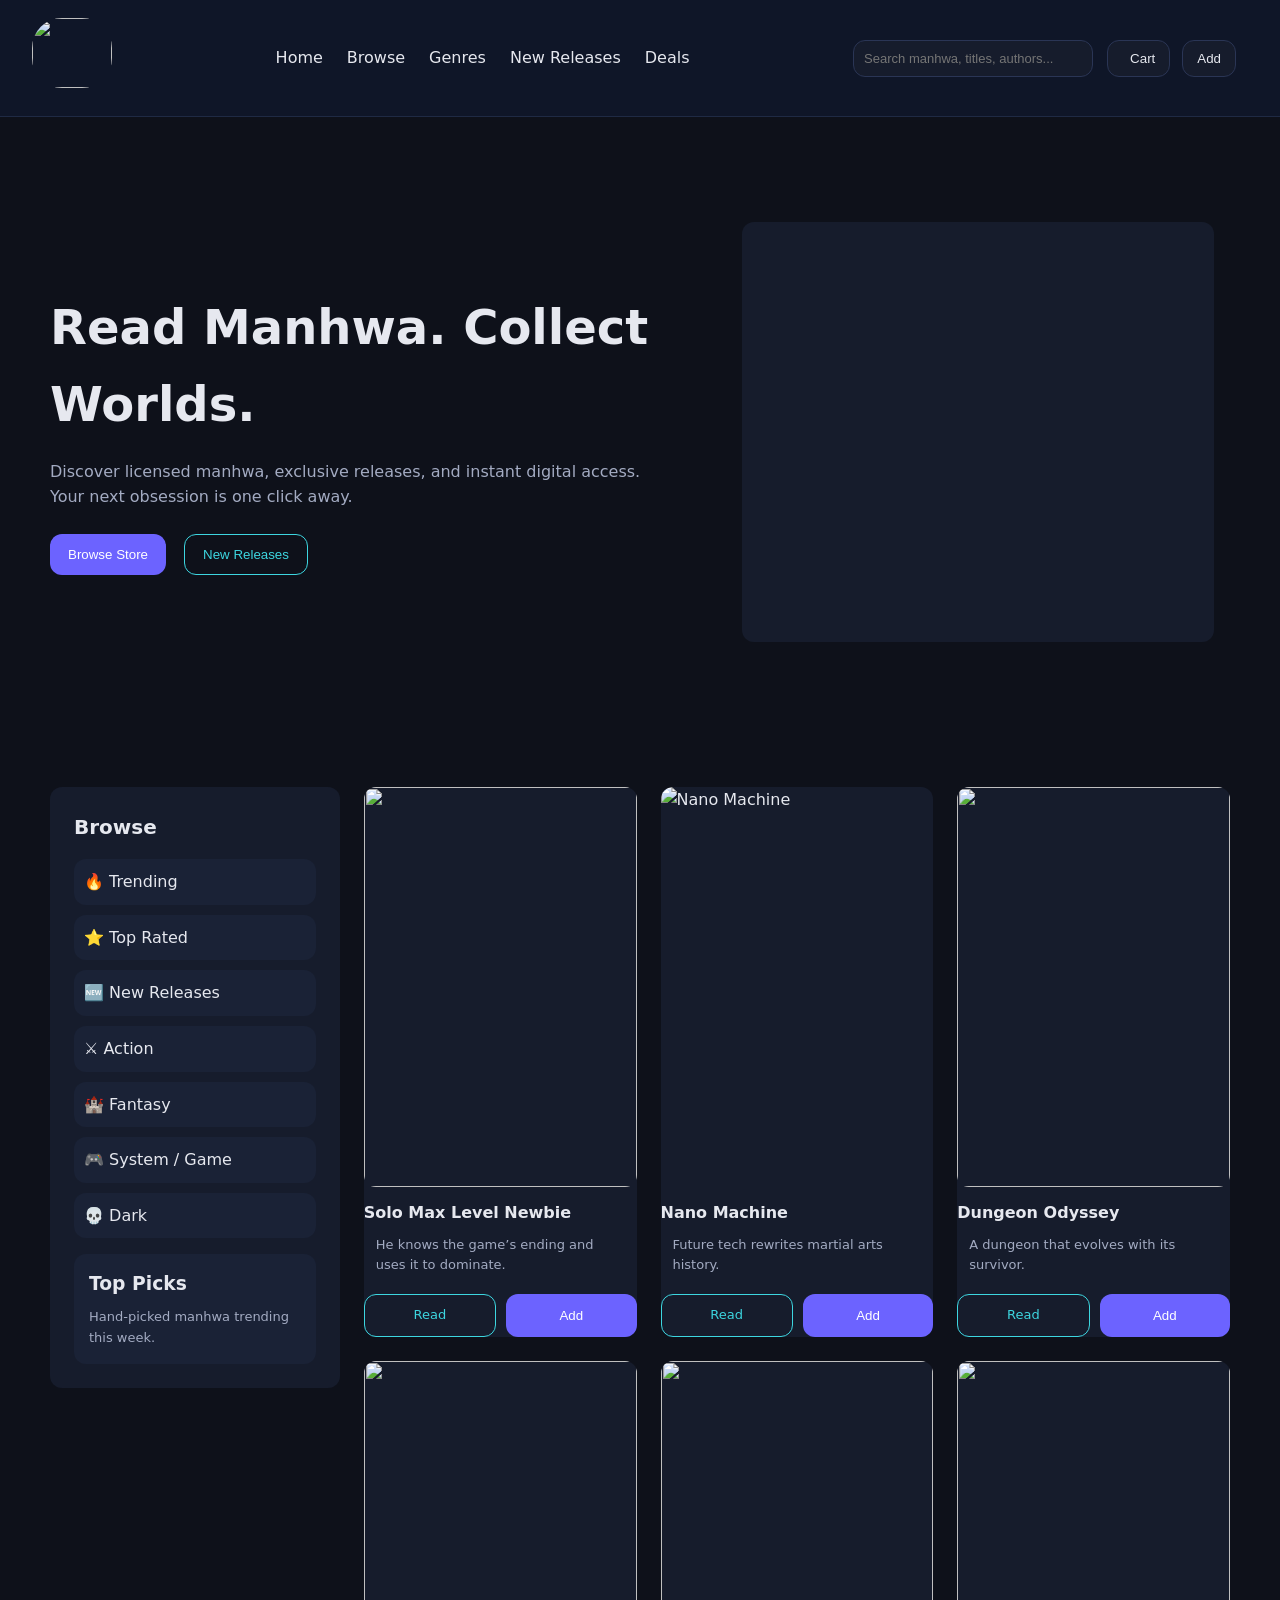
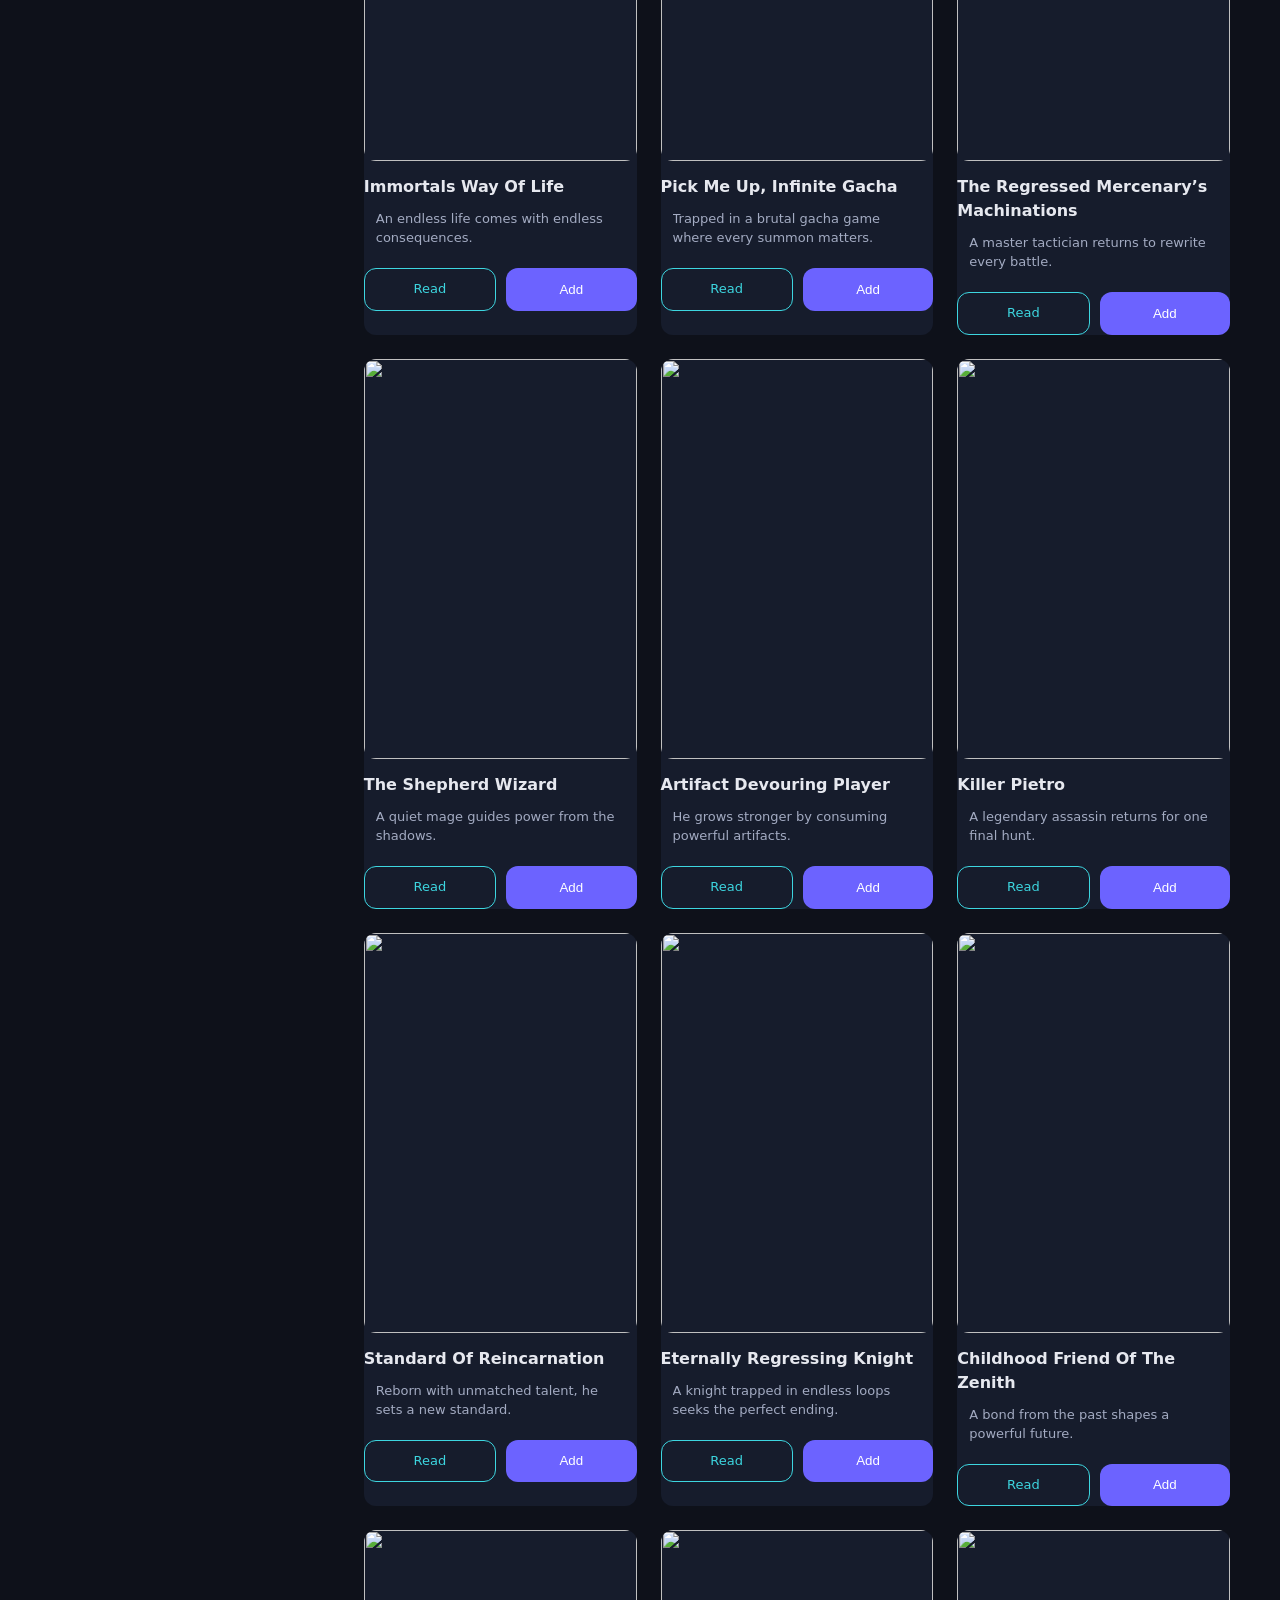
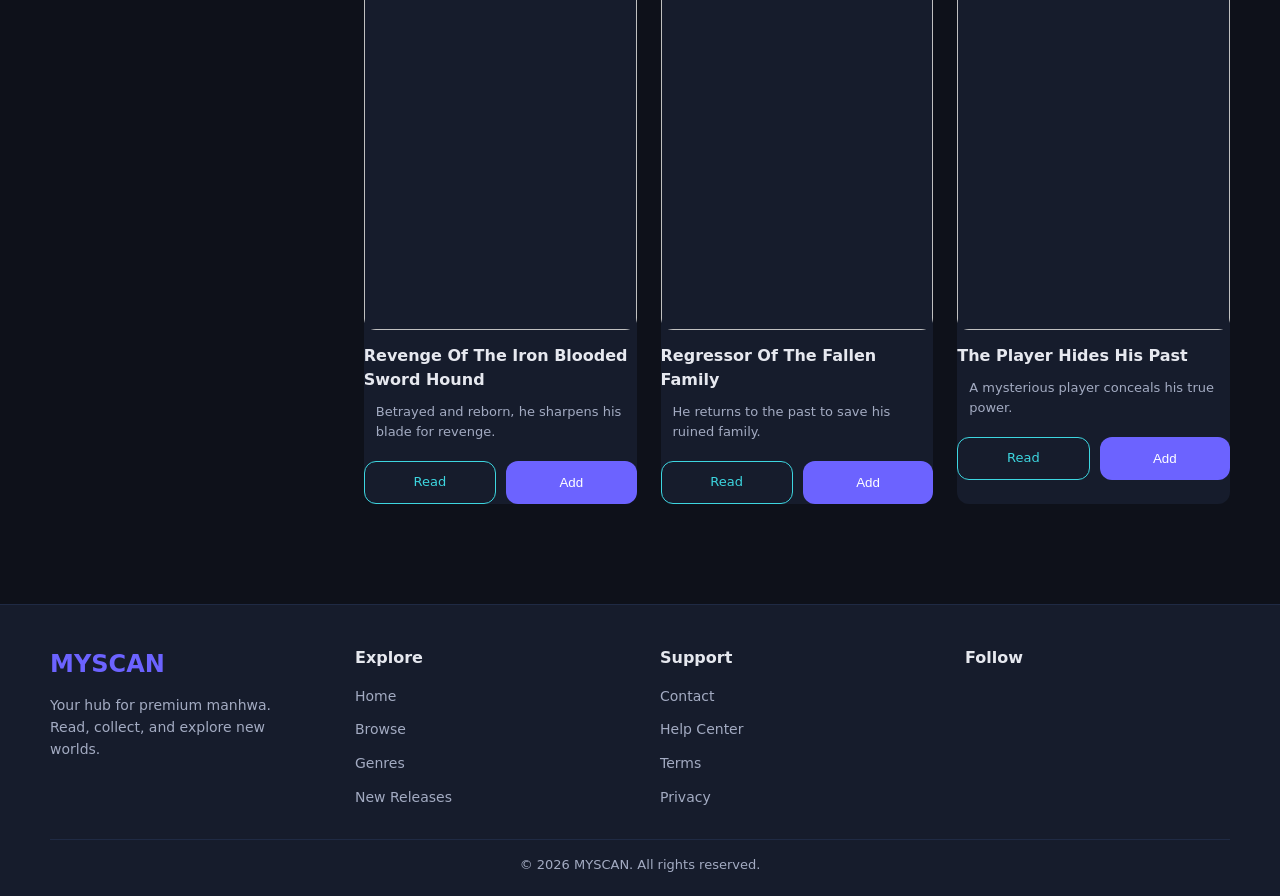
==== index.html @ 3a864bbe "file rename" ====
<!DOCTYPE html>
<html lang="en">

<head>
  <meta charset="UTF-8">
  <meta name="viewport" content="width=device-width, initial-scale=1.0">
  <link rel=" stylesheet" href="https://cdnjs.cloudflare.com/ajax/libs/font-awesome/7.0.1/css/all.min.css"
    crossorigin="anonymous" referrerpolicy="no-referrer">
  <title>MYSCAN Store</title>

  <link rel="stylesheet" href="DAVE.css">
</head>

<body>

  <nav class="navbar">

    <div class="logo">
      <img src="image/Screenshot (525).png" alt="">
    </div>

    <ul class="nav-links">
      <li>Home</li>
      <li>Browse</li>
      <li>Genres</li>
      <li>New Releases</li>
      <li>Deals</li>
    </ul>

    <div class="nav-actions">

      <div class="search-box">
        <input type="text" placeholder="Search manhwa, titles, authors...">
      </div>

      <div class="icons">
        <button class="cart-btn">
          <i class="fa-solid fa-cart-shopping"></i>
          <span>Cart</span>
        </button>

        <button onclick="location.href='cart.html'">Add</button>

        <span class="user"><i class="fa-regular fa-user"></i></span>
      </div>

    </div>

  </nav>

  <section class="hero">

    <div class="hero-content">

      <h1>Read Manhwa. Collect Worlds.</h1>

      <p>
        Discover licensed manhwa, exclusive releases, and instant digital access.
        Your next obsession is one click away.
      </p>

      <div class="hero-actions">
        <button class="primary-btn">Browse Store</button>
        <button class="secondary-btn">New Releases</button>
      </div>

    </div>

    <div class="card-image ">

      <div class="card card1">

        <div class="card-content">
          <h2>Dungeon Odyssey</h2>
          <p>He survives the dungeon’s rules, but the dungeon evolves with him.</p>
          <a href="https://asurascans.com/comics/dungeon-odyssey-963c76c5">Read Now</a>
        </div>
        <img src="https://cdn.asurascans.com/asura-images/covers/dungeon-odyssey.f39586-400.webp" alt="Dungeon-odyssey">
      </div>

      <div class="card card2">
        <div class="card-content">
          <h2>Nano Machine</h2>
          <p>Future tech meets martial arts — rewriting the rules of power.</p>
          <a href="https://asurascans.com/comics/nano-machine-963c76c5">Read Now</a>
        </div>
        <img src="https://cdn.asurascans.com/asura-images/covers/nano-machine.e31bdb-400.webp" alt="Nano Machine">
      </div>

      <div class="card card3">
        <div class="card-content">
          <h2>Star Embracing Swordmaster</h2>
          <p>A forgotten prodigy rises again with a sword that defies fate.</p>
          <a href="https://asurascans.com/comics/star-embracing-swordmaster-963c76c5">Read Now</a>
        </div>
        <img src="https://cdn.asurascans.com/asura-images/covers/star-embracing-swordmaster.6b1222-400.webp">
      </div>

      <div class="card card4">
        <div class="card-content">
          <h2>Solo Max Level Newbie</h2>
          <p>He’s the only one who knows the game’s ending — and uses it.</p>
          <a href="https://asurascans.com/comics/solo-max-level-newbie-963c76c5">Read Now</a>
        </div>
        <img src="https://cdn.asurascans.com/asura-images/covers/solo-max-level-newbie.bac83f-400.webp">
      </div>

      <div class="card card5">
        <div class="card-content">
          <h2>Nebula Civilization</h2>
          <p>Humanity expands into systems beyond comprehension.</p>
          <a href="https://asurascans.com/comics/the-nebulas-civilization">Read Now</a>
        </div>
        <img src="https://cdn.asurascans.com/asura-images/covers/the-nebulas-civilization.243e12-400.webp">
      </div>

      <div class="card card6">
        <div class="card-content">
          <h2>Surviving the Game as a Barbarian</h2>
          <p>A brutal world, a brutal class — survival is the only rule.</p>
          <a href="https://asurascans.com/comics/surviving-the-game-as-a-barbarian-963c76c5">Read Now</a>
        </div>
        <img src="https://cdn.asurascans.com/asura-images/covers/surviving-the-game-as-a-barbarian.09f151-400.webp">
      </div>

      <div class="card card7">
        <div class="card-content">
          <h2>The Last Adventurer</h2>
          <p>When all heroes fall, one keeps walking forward alone.</p>
          <a href="https://asurascans.com/comics/the-last-adventurer">Read Now</a>
        </div>
        <img src="https://cdn.asurascans.com/asura-images/covers/the-last-adventurer.021ac2-400.webp">
      </div>

      <div class="card card8">
        <div class="card-content">
          <h2>Raising Villains the Right Way</h2>
          <p>He trains villains… but not the way the world expects.</p>
          <a href="https://asurascans.com/comics/raising-villains-the-right-way-963c76c5">Read Now</a>
        </div>
        <img src="https://cdn.asurascans.com/asura-images/covers/raising-villains-the-right-way.a524e2-400.webp"
          alt="raising-villains-the-right-way-5abb513e">
      </div>

    </div>

  </section>

  <section class="store-section">

    <div class="store-sidebar">

      <h2>Browse</h2>

      <ul class="categories">
        <li>🔥 Trending</li>
        <li>⭐ Top Rated</li>
        <li>🆕 New Releases</li>
        <li>⚔️ Action</li>
        <li>🏰 Fantasy</li>
        <li>🎮 System / Game</li>
        <li>💀 Dark</li>
      </ul>

      <div class="quick-box">
        <h3>Top Picks</h3>
        <p>Hand-picked manhwa trending this week.</p>
      </div>

    </div>

    <div class="store-grid">

      <div class="store-card">
        <img src="https://cdn.asurascans.com/asura-images/covers/solo-max-level-newbie.bac83f-400.webp">
        <h3>Solo Max Level Newbie</h3>
        <p>He knows the game’s ending and uses it to dominate.</p>
        <div class="store-action">
          <a href="https://asurascans.com/comics/solo-max-level-newbie-963c76c5">Read</a>
          <button>Add</button>
        </div>
      </div>

      <div class="store-card">
        <img src="https://cdn.asurascans.com/asura-images/covers/nano-machine.e31bdb-400.webp" alt="Nano Machine">
        <h3>Nano Machine</h3>
        <p>Future tech rewrites martial arts history.</p>
        <div class="store-action">
          <a href="https://asurascans.com/comics/nano-machine-963c76c5">Read</a>
          <button>Add</button>
        </div>
      </div>

      <div class="store-card">
        <img src="https://cdn.asurascans.com/asura-images/covers/raising-villains-the-right-way.a524e2-400.webp">
        <h3>Dungeon Odyssey</h3>
        <p>A dungeon that evolves with its survivor.</p>
        <div class="store-action">
          <a href="https://asurascans.com/comics/dungeon-odyssey-963c76c5">Read</a>
          <button>Add</button>
        </div>
      </div>

      <div class="store-card">
        <img src="https://cdn.asurascans.com/asura-images/covers/immortals-way-of-life.4b976f-400.webp">
        <h3>Immortals Way Of Life</h3>
        <p>An endless life comes with endless consequences.</p>
        <div class="store-action">
          <a href="https://asurascans.com/comics/immortals-way-of-life-963c76c5">Read</a>
          <button type="button">Add</button>
        </div>
      </div>

      <div class="store-card">
        <img src="https://cdn.asurascans.com/asura-images/covers/pick-me-up-infinite-gacha.8c5d12-400.webp">
        <h3>Pick Me Up, Infinite Gacha</h3>
        <p>Trapped in a brutal gacha game where every summon matters.</p>
        <div class="store-action">
          <a href="https://asurascans.com/comics/pick-me-up-infinite-gacha-5abb513e">Read</a>
          <button>Add</button>
        </div>
      </div>

      <div class="store-card">
        <img src="https://cdn.asurascans.com/asura-images/covers/the-regressed-mercenarys-machinations.67898c-400.webp">
        <h3>The Regressed Mercenary’s Machinations</h3>
        <p>A master tactician returns to rewrite every battle.</p>
        <div class="store-action">
          <a href="https://asurascans.com/comics/the-regressed-mercenarys-machinations-5abb513e">Read</a>
          <button>Add</button>
        </div>
      </div>

      <div class="store-card">
        <img src="https://cdn.asurascans.com/asura-images/covers/the-shepherd-wizard.3ac432-400.webp">
        <h3>The Shepherd Wizard</h3>
        <p>A quiet mage guides power from the shadows.</p>
        <div class="store-action">
          <a href="https://asurascans.com/comics/the-shepherd-wizard-963c76c5">Read</a>
          <button>Add</button>
        </div>
      </div>

      <div class="store-card">
        <img src="https://cdn.asurascans.com/asura-images/covers/artifact-devouring-player.1f483f-400.webp">
        <h3>Artifact Devouring Player</h3>
        <p>He grows stronger by consuming powerful artifacts.</p>
        <div class="store-action">
          <a href="#">Read</a>
          <button>Add</button>
        </div>
      </div>

      <div class="store-card">
        <img src="https://cdn.asurascans.com/asura-images/covers/killer-pietro.391509-400.webp">
        <h3>Killer Pietro</h3>
        <p>A legendary assassin returns for one final hunt.</p>
        <div class="store-action">
          <a href="https://asurascans.com/comics/artifact-devouring-player-963c76c5">Read</a>
          <button>Add</button>
        </div>
      </div>

      <div class="store-card">
        <img src="https://cdn.asurascans.com/asura-images/covers/standard-of-reincarnation.32ce34-400.webp">
        <h3>Standard Of Reincarnation</h3>
        <p>Reborn with unmatched talent, he sets a new standard.</p>
        <div class="store-action">
          <a href="https://asurascans.com/comics/standard-of-reincarnation-963c76c5">Read</a>
          <button>Add</button>
        </div>
      </div>

      <div class="store-card">
        <img src="https://cdn.asurascans.com/asura-images/covers/eternally-regressing-knight.b0c5e0-400.webp">
        <h3>Eternally Regressing Knight</h3>
        <p>A knight trapped in endless loops seeks the perfect ending.</p>
        <div class="store-action">
          <a href="https://asurascans.com/comics/eternally-regressing-knight-963c76c5">Read</a>
          <button>Add</button>
        </div>
      </div>

      <div class="store-card">
        <img src="https://cdn.asurascans.com/asura-images/covers/childhood-friend-of-the-zenith.6c0f26-400.webp">
        <h3>Childhood Friend Of The Zenith</h3>
        <p>A bond from the past shapes a powerful future.</p>
        <div class="store-action">
          <a href="https://asurascans.com/comics/childhood-friend-of-the-zenith-963c76c5">Read</a>
          <button>Add</button>
        </div>
      </div>

      <div class="store-card">
        <img src="https://cdn.asurascans.com/asura-images/covers/revenge-of-the-iron-blooded-sword-hound.41b6fb-400.webp">
        <h3>Revenge Of The Iron Blooded Sword Hound</h3>
        <p>Betrayed and reborn, he sharpens his blade for revenge.</p>
        <div class="store-action">
          <a href="https://asurascans.com/comics/revenge-of-the-iron-blooded-sword-hound-963c76c5">Read</a>
          <button>Add</button>
        </div>
      </div>

      <div class="store-card">
        <img src="https://cdn.asurascans.com/asura-images/covers/regressor-of-the-fallen-family.a4d950-400.webp">
        <h3>Regressor Of The Fallen Family</h3>
        <p>He returns to the past to save his ruined family.</p>
        <div class="store-action">
          <a href="https://asurascans.com/comics/revenge-of-the-iron-blooded-sword-hound-963c76c5">Read</a>
          <button>Add</button>
        </div>
      </div>

      <div class="store-card">
        <img src="https://cdn.asurascans.com/asura-images/covers/the-player-hides-his-past.98ad69-400.webp">
        <h3>The Player Hides His Past</h3>
        <p>A mysterious player conceals his true power.</p>
        <div class="store-action">
          <a href="#">Read</a>
          <button>Add</button>
        </div>
      </div>

    </div>

  </section>

  <footer class="footer">

    <div class="footer-container">

      <div class="footer-col">
        <h2 class="footer-logo">MYSCAN</h2>
        <p>Your hub for premium manhwa. Read, collect, and explore new worlds.</p>
      </div>

      <div class="footer-col">
        <h3>Explore</h3>
        <ul>
          <li><a href="#">Home</a></li>
          <li><a href="#">Browse</a></li>
          <li><a href="#">Genres</a></li>
          <li><a href="#">New Releases</a></li>
        </ul>
      </div>

      <div class="footer-col">
        <h3>Support</h3>
        <ul>
          <li><a href="#">Contact</a></li>
          <li><a href="#">Help Center</a></li>
          <li><a href="#">Terms</a></li>
          <li><a href="#">Privacy</a></li>
        </ul>
      </div>

      <div class="footer-col">
        <h3>Follow</h3>
        <div class="socials">
          <i class="fa-brands fa-facebook"></i>
          <i class="fa-brands fa-twitter"></i>
          <i class="fa-brands fa-discord"></i>
        </div>
      </div>

    </div>

    <div class="footer-bottom">
      <p>© 2026 MYSCAN. All rights reserved.</p>
    </div>

  </footer>

</body>

</html>
---- DAVE.css ----
*{
      margin: 0;
      padding: 0;
      box-sizing: border-box;
  }
  :root {
    --bg: #0e111a;
    --panel: #161c2c;
    --primary: #6c63ff;
    --secondary: #3dd6e0;
    --accent: #3DD6E0;
    --text: #e6e8ef;
    --muted: #a3abc2;
    --radius: 12px;
    --spacing: 16px;
    --spacing2: 24px;
    --font: system-ui, -apple-system, Segoe UI, Roboto, Arial, sans-serif;
  }
  body {
    font-family: var(--font);
    background: var(--bg);
    color: var(--text);
    line-height: 1.6;
  }
  /* Nav bar  */
  .navbar{
    display: flex;
    justify-content: space-between;
    align-items: center;
    gap: 24px;
    padding: 18px 32px;
    background: rgba(17, 24, 44, 0.8);
    border-bottom: 1px solid #1f2a44;
    backdrop-filter: blur(12px);
  }
  .logo {
    font-size: 22px;
    font-weight: 800;
    letter-spacing: 2px;
    color: var(--secondary);
    cursor: pointer;
    transition: transform 0.3s ease;
  }
  .logo > img{
    width: 80px;
    border-radius: 30px;
    height: 70px;   
  }
   .logo span {
    color: var(--primary);
  }

  .logo:hover {
    transform: scale(1.06) rotate(-2deg);
  } 
  
  .nav-links {
    display: flex;
    align-items: center;
    gap: 24px;
    list-style: none;
  }

  .nav-actions {
    display: flex;
    align-items: center;
    gap: 14px;
  }
  /* .search-box input{
    width: 240px;
    padding: 10px 14px;
    border: 1px solid #2a3555;
    border-radius: var(--radius);
    background: var(--panel);
    color: var(--text);
    outline: none;
    font-size: 13px;
    transition: transform 0.3s ease, border-color 0.3s ease; */

  .search-box input {
    width: 240px;
    padding: 10px;
    font-size: 13px;
    outline: none;
    transition: transform 0.3s ease, border-color 0.3s ease;
    background:var(--panel);
    border: 1px solid #2a3555;
    border-radius: var(--radius);
    color:var(--text);
  }
  .search-box input:hover {
    transform: translateX( -20px) ;
  }

  .icons {
    display: flex;
    align-items: center;
    gap: 12px;
  }
  .icons button {
  padding: 10px 14px;
  border-radius: var(--radius);
  border: 1px solid #2a3555;
  background: var(--panel);
  color: var(--text);
  cursor: pointer;
}
.icons button:hover {
  transform: translateY(-3px);
  background: var(--accent);
}
button {
  transition: transform 0.25s ease, box-shadow 0.25s ease;
}
  .cart-btn{
    display: flex;
    align-items: center;
    gap: 8px;

    padding: 10px 16px;
    border-radius: var(--radius);
    border: 1px solid #2a3555;

    transition: transform 0.3s ease;
  }
  .cart-btn:hover {
    transform: translateX( -5px);
    background-color: var(--accent);
  }
  .hero {
    position: relative;
    min-height: 70vh;
    display: flex;
    align-items: center;
    justify-content: space-between;
    padding: 60px 50px;
    overflow: hidden;
    background: var(--bg);
  }
  .hero-content {
    position: relative;
    z-index: 1;
    max-width: 600px;
  }

  .hero h1 {
    font-size: 48px;
    margin-bottom: 16px;
  }

  .hero p {
    color: var(--muted);
    margin-bottom: 24px;
  }


  .hero-actions {
    display: flex;
    gap: 18px;

  }

  .primary-btn {
    padding: 12px 18px;
    background: var(--primary);
    border: none;
    color: white;
    border-radius: var(--radius);
    cursor: pointer;
    transition:  transform 0.3s ease ;
  }
  .primary-btn:hover {
    background-color: var(--accent);
    transform: scale( 1.1);
  }

  .secondary-btn {
    padding: 12px 18px;
    background: transparent;
    border: 1px solid var(--secondary);
    color: var(--secondary);
    border-radius: var(--radius);
    cursor: pointer;

  }
  /* .secondary-btn:hover {
    color: white;
    transform: scale(0.9);
    background-color: var(--primary);
  } */
  .card-image{
    margin: var(--spacing);
    width: 40% ;
    display: flex;
    align-items: center;
    justify-content: end;
    position: relative;
    height: 420px;
    border-radius: var(--radius);
    background-color: var(--panel);
  }
  .card {
  position: absolute;
  inset: 0;

  display: flex;
  align-items: center;
  justify-content: space-between;

  gap: 24px;
  padding: 20px;

  background: var(--panel);
  border-radius: var(--radius);

  opacity: 0;
  animation: fadeCard 48s infinite;
}
  .card img {
  width: 45%;
  height: 400px;
  object-fit: cover;
  border-radius: var(--radius);
  flex-shrink: 0;
}
.card-content {
  width: 50%;
}
.card-content h2 {
  font-size: 22px;
  margin-bottom: 10px;
  color: var(--text);
}

.card-content p {
  color: var(--muted);
  font-size: 14px;
  margin-bottom: 14px;
}
.card-content button {
  padding: 10px 14px;
  border: none;
  background: var(--primary);
  color: white;
  border-radius: var(--radius);
  cursor: pointer;
}
button {
  transition: transform 0.25s ease, box-shadow 0.25s ease;
}

button:hover {
  transform: translateY(-2px);
  box-shadow: 0 6px 14px rgba(0, 0, 0, 0.25);
}
.card-content button:hover {
  transform: scale(1.1) translateY(-2px);
}
@keyframes fadeCard {
  0% { 
    opacity: 0; 
    transform: scale(0.98);
   }
  2% {
     opacity: 1; 
     transform: scale(1);
     }
  10% { 
    opacity: 1;
   }
  12% {
     opacity: 0;
    }
  100% { 
    opacity: 0; 
  }
}
.card1 {
  animation-delay: 0s;
}

.card2 {
  animation-delay: 6s;
}

.card3 {
  animation-delay: 12s;
}

.card4 { 
  animation-delay: 18s;
}
.card5 {
  animation-delay: 24s; }
.card6 { animation-delay: 30s;
}
.card7 {
  animation-delay: 36s;
}
.card8 {
  animation-delay: 42s; 
}

.image {
  position: relative;
  width: 50%;
  height: 420px;
  overflow: hidden;
  border-radius: var(--radius);
  background: var(--panel);
}
.card-content {
  width: 55%;
  display: flex;
  flex-direction: column;
  gap: 10px;
}
.store-section{
  display: flex;
  gap: var(--spacing2);
  padding: 40px 50px ;
  align-items: flex-start;
}
.store-sidebar{
  width: 25%;
  background-color: var(--panel);
  padding: var(--spacing2);
  border-radius: var(--radius);
  height: fit-content;

  position: sticky;
  top: 20px;
}
.store-sidebar h2{
  margin-bottom: var(--spacing) ;
  font-size: 20px;
}
.categories{
  list-style: none;
  display: flex;
  flex-direction: column;
  gap: 10px;
}
.categories li{
  padding: 10px;
  background:  #1a2236;
  border-radius: var(--radius);
  cursor: pointer;
  transition: 0.2s;
}
.categories li:hover {
  background-color: var(--primary);
  /* color: white; */
}
.quick-box {
  margin-top: var(--spacing);
  padding: 15px;
  background: #1a2236;
  border-radius: var(--radius);
}
.quick-box h3 {
  margin-bottom: 8px;
}
.quick-box p {
  font-size: 13px;
  color: var(--muted);
}
.store-grid{
  width: 75%;
  display: grid;
  grid-template-columns: repeat( 3, 1fr);
  gap: var(--spacing2);
}
.store-card{
  background-color: var(--panel);
  border-radius: var(--radius);
  display: flex;
  flex-direction: column; 
  gap: 10px;
  height: 100%;

  transition: transform 0.2s ease;
}
.store-card:hover {
  transform:  translateY( -5px );
}
.store-card img {
  width: 100% ;
  height: 400px;
  object-fit: cover;
  border-radius: var(--radius);
}
.store-card h3 {
  font-size: 16px;
  font-weight: 600;
  color: var(--text);
  line-height: 1.5;
  margin-top: 4px;
}
/* .store-card h3,
.store-card p {
  margin-left: 12px;
  margin-right: 12px;
} */
.store-card p {
  margin: 0 12px 10px;
  font-size: 13px;
  color: var(--muted);
  line-height: 1.5;

  display: -webkit-box;
  -webkit-line-clamp: 3;
  -webkit-box-orient: vertical;
  overflow: hidden;
}
.store-action{
  display: flex;
  gap: 10px;
}
.store-action button{
  flex: 1;
}
.store-action a, .card-content a {
  flex: 1;
  display: inline-flex;
  align-items: center;
  justify-content: center;
  padding: 10px;
  border-radius: var(--radius);
  font-size: 13px;
  text-decoration: none;
  background: transparent;
  border: 1px solid var(--secondary);
  color: var(--secondary);
  transition: 0.25s ease;
}

 a:hover {
  background: var(--secondary);
  color: #0e111a;
  transform: translateY(-2px);
}
.store-card button {
  padding: 10px;
  border: none;
  background: var(--primary);
  color: white;
  border-radius: var(--radius);
  cursor: pointer;
  transition:  0.2s;
}
.store-card button:hover {
    background: var(--accent);
  }
.footer {
  background: var(--panel);
  margin-top: 60px;
  padding: 40px 50px 20px;
  border-top: 1px solid #1f2a44;
}

.footer-container {
  display: flex;
  justify-content: space-between;
  gap: 40px;
  flex-wrap: wrap;
}

.footer-col {
  flex: 1;
  min-width: 200px;
}

.footer-logo {
  color: var(--primary);
  margin-bottom: 10px;
}

.footer-col h3 {
  margin-bottom: 12px;
  font-size: 16px;
}

.footer-col p {
  font-size: 14px;
  color: var(--muted);
}

.footer-col ul {
  list-style: none;
  display: flex;
  flex-direction: column;
  gap: 8px;
}

.footer-col a {
  text-decoration: none;
  color: var(--muted);
  font-size: 14px;
  transition: 0.2s;
}

.footer-col a:hover {
  color: var(--secondary);
}

.socials {
  display: flex;
  gap: 12px;
  font-size: 18px;
  cursor: pointer;
}

.socials i:hover {
  color: var(--primary);
}

.footer-bottom {
  margin-top: 30px;
  padding-top: 15px;
  border-top: 1px solid #1f2a44;
  text-align: center;
  font-size: 13px;
  color: var(--muted);
}


/* Cart */
.cart-page {
  padding: 40px 50px;
}

.cart-page h1 {
  margin-bottom: 20px;
}

.cart-item {
  display: flex;
  gap: 20px;
  background: var(--panel);
  padding: 15px;
  border-radius: var(--radius);
  margin-bottom: 15px;
  align-items: center;
}

.cart-item img {
  width: 100px;
  height: 130px;
  object-fit: cover;
  border-radius: var(--radius);
}
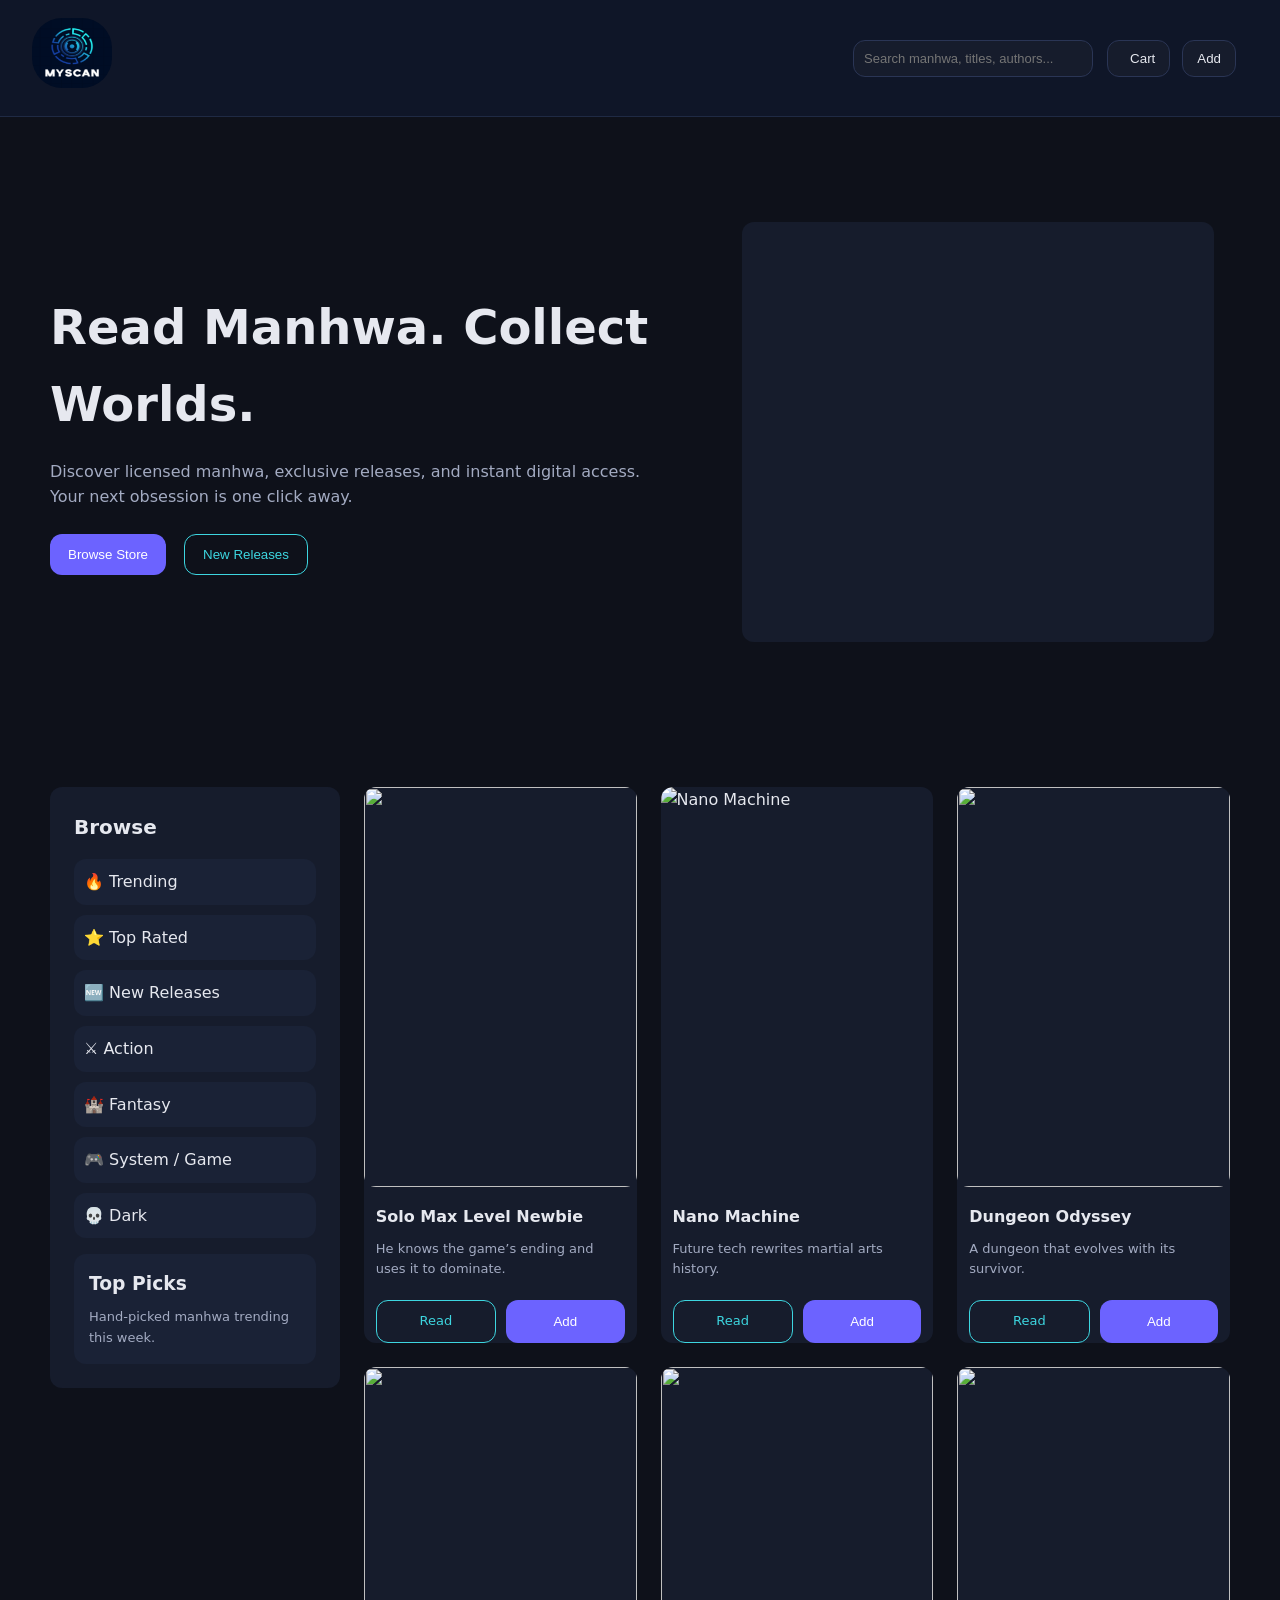
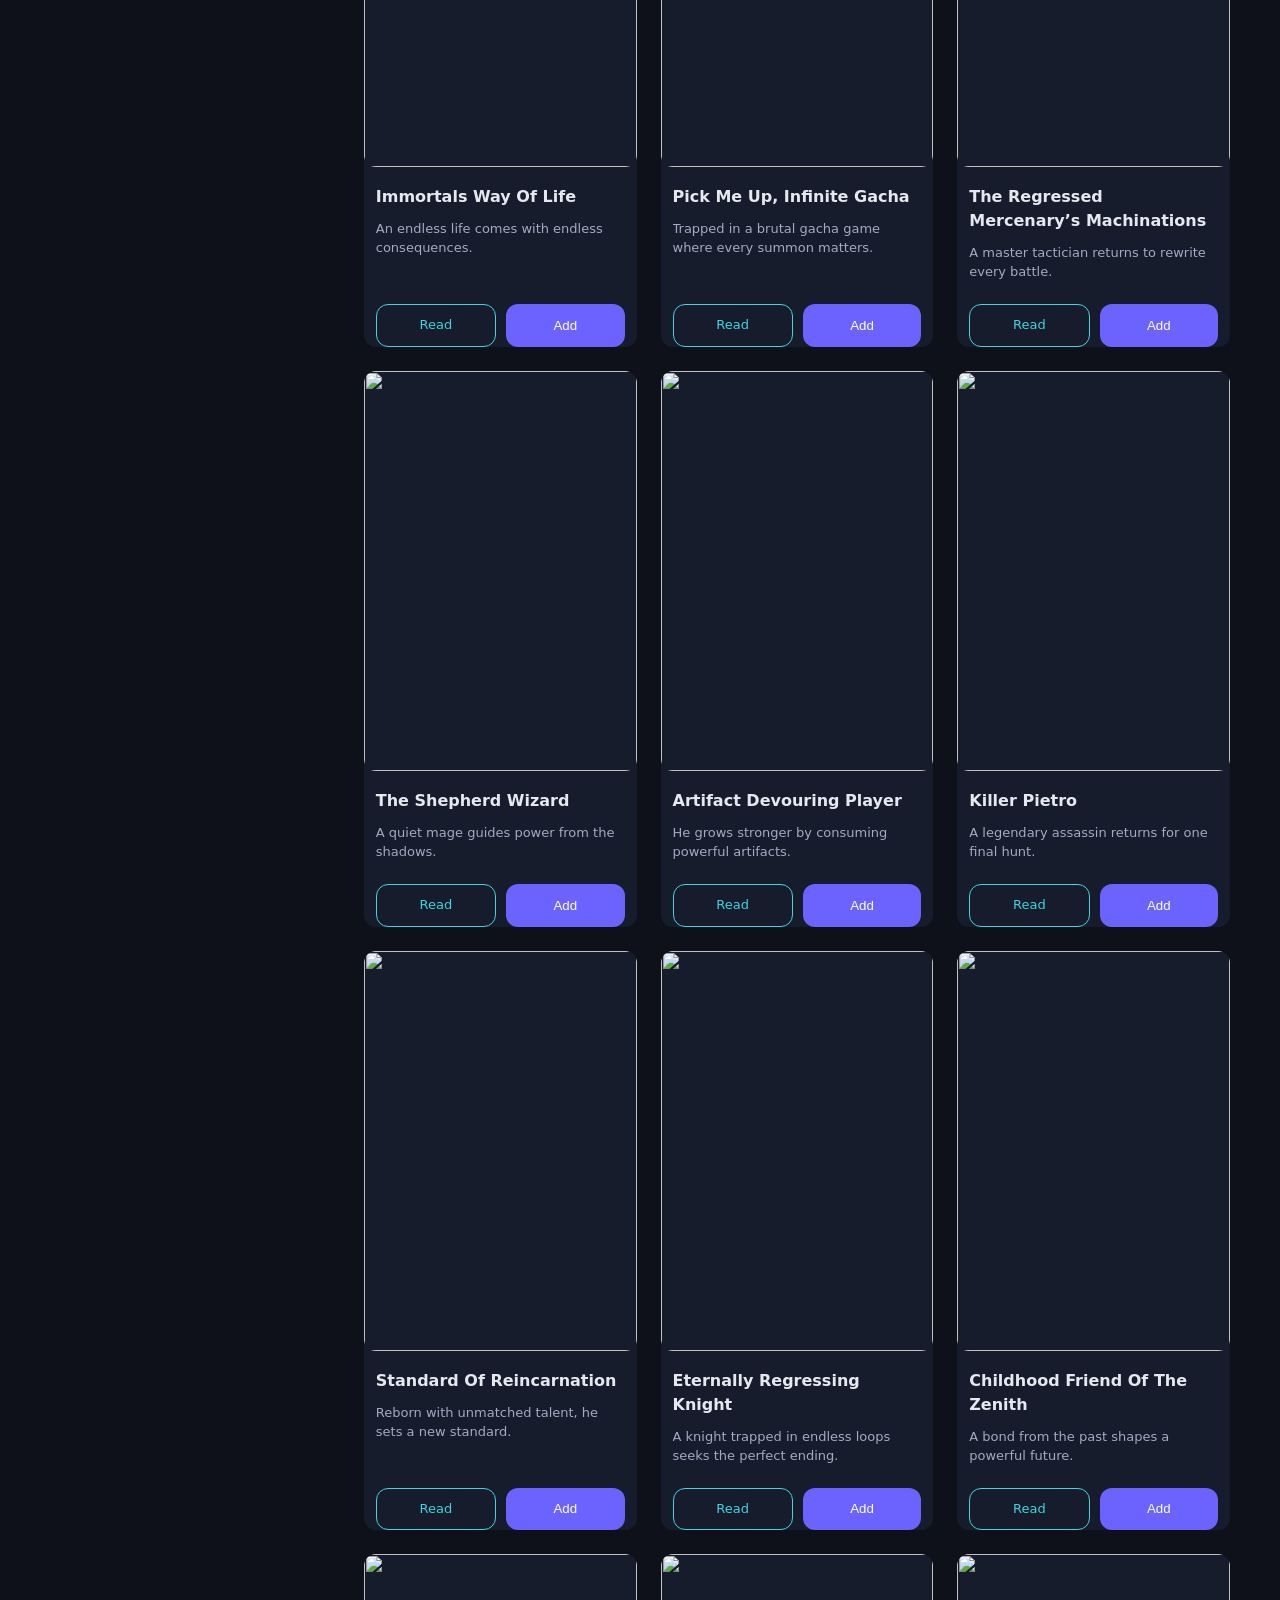
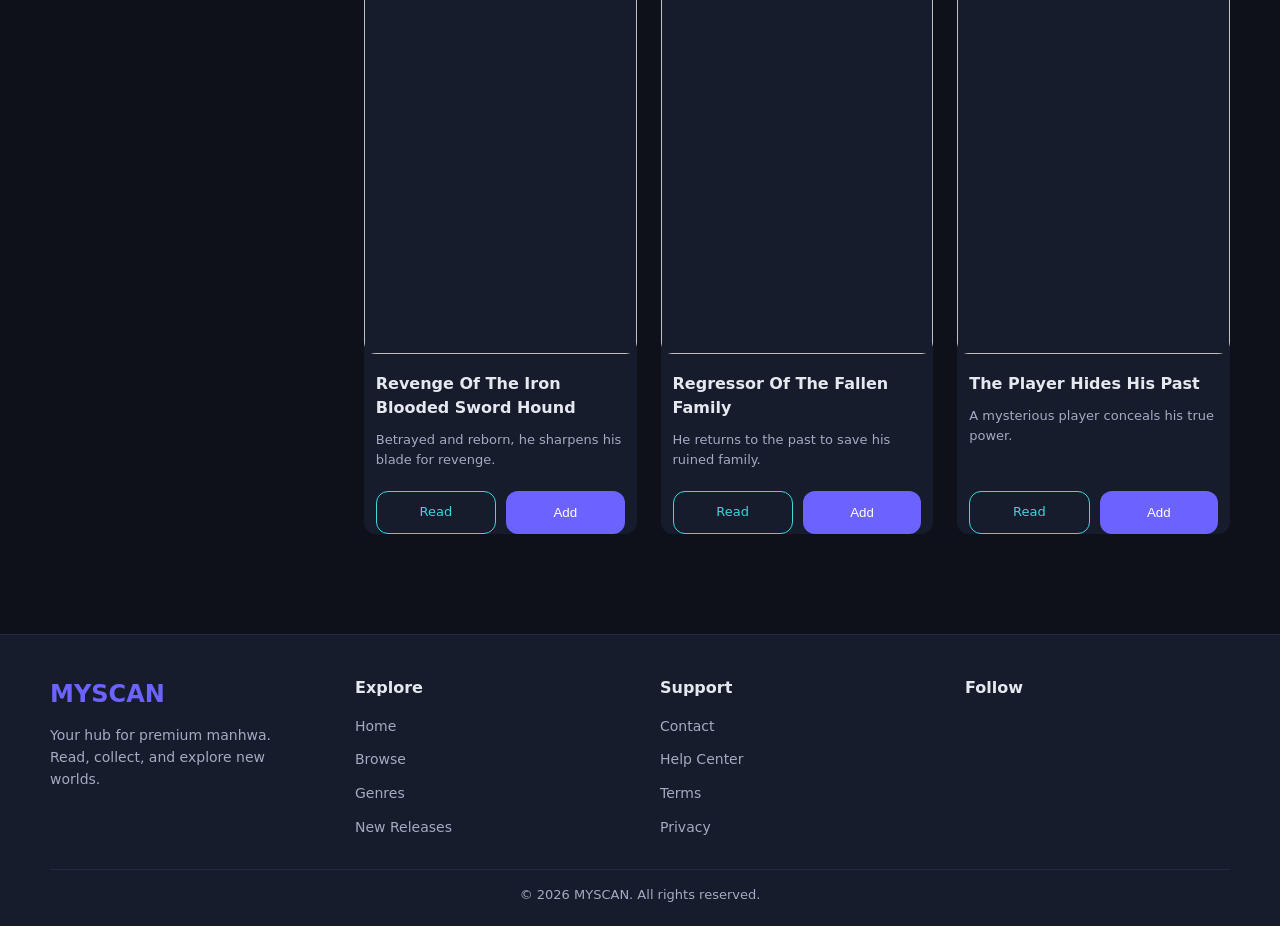
==== commit 0b9938b9: "responsiveness but not yet done" ====
--- a/index.html
+++ b/index.html
@@ -19,7 +19,11 @@
       <img src="image/Screenshot (525).png" alt="">
     </div>
 
-    <ul class="nav-links">
+    <div class="menu-toggle">
+      <i class="fa-solid fa-bars"></i>
+    </div>
+
+    <ul class="nav-links mobile-menu">
       <li>Home</li>
       <li>Browse</li>
       <li>Genres</li>
@@ -292,7 +296,8 @@
       </div>
 
       <div class="store-card">
-        <img src="https://cdn.asurascans.com/asura-images/covers/revenge-of-the-iron-blooded-sword-hound.41b6fb-400.webp">
+        <img
+          src="https://cdn.asurascans.com/asura-images/covers/revenge-of-the-iron-blooded-sword-hound.41b6fb-400.webp">
         <h3>Revenge Of The Iron Blooded Sword Hound</h3>
         <p>Betrayed and reborn, he sharpens his blade for revenge.</p>
         <div class="store-action">
@@ -371,6 +376,15 @@
 
   </footer>
 
+  <script>
+  const menuToggle = document.querySelector(".menu-toggle");
+  const navLinks = document.querySelector(".mobile-menu"); 
+
+  menuToggle.addEventListener("click", () => {
+    navLinks.classList.toggle("active");
+  });
+</script>
+
 </body>
 
 </html>
--- a/DAVE.css
+++ b/DAVE.css
@@ -21,6 +21,7 @@
     background: var(--bg);
     color: var(--text);
     line-height: 1.6;
+    font-size: clamp(min, preferred, max);
   }
   /* Nav bar  */
   .navbar{
@@ -32,6 +33,7 @@
     background: rgba(17, 24, 44, 0.8);
     border-bottom: 1px solid #1f2a44;
     backdrop-filter: blur(12px);
+    position: relative; 
   }
   .logo {
     font-size: 22px;
@@ -88,9 +90,9 @@
     border-radius: var(--radius);
     color:var(--text);
   }
-  .search-box input:hover {
+  /* .search-box input:hover {
     transform: translateX( -20px) ;
-  }
+  } */
 
   .icons {
     display: flex;
@@ -395,15 +397,10 @@
   font-weight: 600;
   color: var(--text);
   line-height: 1.5;
-  margin-top: 4px;
-}
-/* .store-card h3,
+  margin: 8px 12px 0;
+}
 .store-card p {
-  margin-left: 12px;
-  margin-right: 12px;
-} */
-.store-card p {
-  margin: 0 12px 10px;
+  margin: 0 12px ;
   font-size: 13px;
   color: var(--muted);
   line-height: 1.5;
@@ -412,10 +409,13 @@
   -webkit-line-clamp: 3;
   -webkit-box-orient: vertical;
   overflow: hidden;
+  padding-bottom: 12px; 
 }
 .store-action{
   display: flex;
   gap: 10px;
+  margin-top: auto; 
+  padding: 0 12px;
 }
 .store-action button{
   flex: 1;
@@ -549,4 +549,207 @@
   height: 130px;
   object-fit: cover;
   border-radius: var(--radius);
+}
+@media (max-width: 1024px) {
+
+  .store-section {
+    flex-direction: column;
+  }
+
+  .store-sidebar {
+    width: 100%;
+    position: static;
+  }
+
+  .store-grid {
+    width: 100%;
+    grid-template-columns: repeat(2, 1fr);
+  }
+
+  .hero {
+    flex-direction: column;
+    gap: 30px;
+    text-align: center;
+  }
+
+  .card-image {
+    width: 100%;
+  }
+}
+@media (max-width: 768px) {
+    .card {
+    flex-direction: column;
+    align-items: stretch; /* FIX alignment */
+    text-align: left;     /* FIX text alignment */
+    padding: 16px;
+    gap: 12px;
+
+     overflow: hidden;
+  }
+
+  .card img {
+    order: -1; /* IMAGE FIRST */
+    width: 100%;
+    height: 220px;
+    border-radius: var(--radius) var(--radius) 0 0;
+  }
+
+  .card-content {
+    width: 100%;
+    align-items: flex-start;
+  }
+
+  .card-content a {
+    width: 100%;              /* makes it fill available space */
+    display: flex;            /* allows centering text inside */
+    justify-content: center;  /* centers "Read Now" text */
+    align-self: stretch;      /* forces full width in flex column */
+  }
+  .navbar {
+    gap: 10px;
+     flex-direction: row;
+     justify-content: space-between;
+     align-items: center;
+  }
+
+  .nav-links {
+    flex-wrap: wrap;
+    gap: 12px;
+  }
+
+  .search-box input {
+    width: 100%;
+  }
+
+  .store-grid {
+    grid-template-columns: 1fr;
+  }
+
+  .hero h1 {
+    font-size: 32px;
+  }
+
+  .card {
+    flex-direction: column;
+    text-align: center;
+  }
+
+  .card img {
+    width: 100%;
+    height: 220px;
+  }
+
+  .card-content {
+    width: 100%;
+  }
+
+  .store-card img {
+    height: 200px;
+  }
+   .nav-links {
+    position: absolute;
+    top: 70px;
+    left: 0;
+    right: 0;
+
+    background: var(--panel);
+    flex-direction: column;
+    padding: 20px;
+
+    display: none;
+    gap: 12px;
+
+    border-bottom: 1px solid #1f2a44;
+  }
+
+  /* show when active */
+  .nav-links.active {
+    display: flex;
+  }
+
+  .nav-actions {
+    flex: 1;
+    justify-content: flex-end;
+  }
+
+  .search-box {
+    display: none; /* optional: hide search on mobile */
+  }
+  .menu-toggle {
+    display: flex !important; 
+    align-items: center;
+    justify-content: center;
+    font-size: 22px;
+    cursor: pointer;
+    color: var(--text); 
+    z-index: 1000;
+  }
+
+  .logo {
+  display: flex; 
+  align-items: center; 
+  flex-shrink: 0; 
+}
+}
+@media (max-width: 480px) {
+
+  .hero {
+    padding: 40px 20px;
+  }
+
+  .store-section {
+    padding: 30px 20px;
+  }
+
+  .footer {
+    padding: 30px 20px;
+  }
+
+  .hero h1 {
+    font-size: 26px;
+  }
+}
+.mobile-menu {
+  position: absolute;
+  top: 70px;
+  left: 0;
+  right: 0;
+
+  background: var(--panel);
+  border-bottom: 1px solid #1f2a44;
+
+  display: none;
+  flex-direction: column;
+
+  padding: 20px;
+  z-index: 999;
+}
+
+.mobile-menu ul {
+  list-style: none;
+  display: flex;
+  flex-direction: column;
+  gap: 12px;
+}
+
+.mobile-menu li {
+  padding: 10px;
+  border-radius: var(--radius);
+  cursor: pointer;
+  background: #1a2236;
+  transition: 0.2s;
+}
+
+.mobile-menu li:hover {
+  background: var(--primary);
+  color: white;
+}
+
+/* SHOW STATE */
+.mobile-menu.active {
+  display: flex;
+}
+
+.menu-toggle {
+  display: none; 
 }
